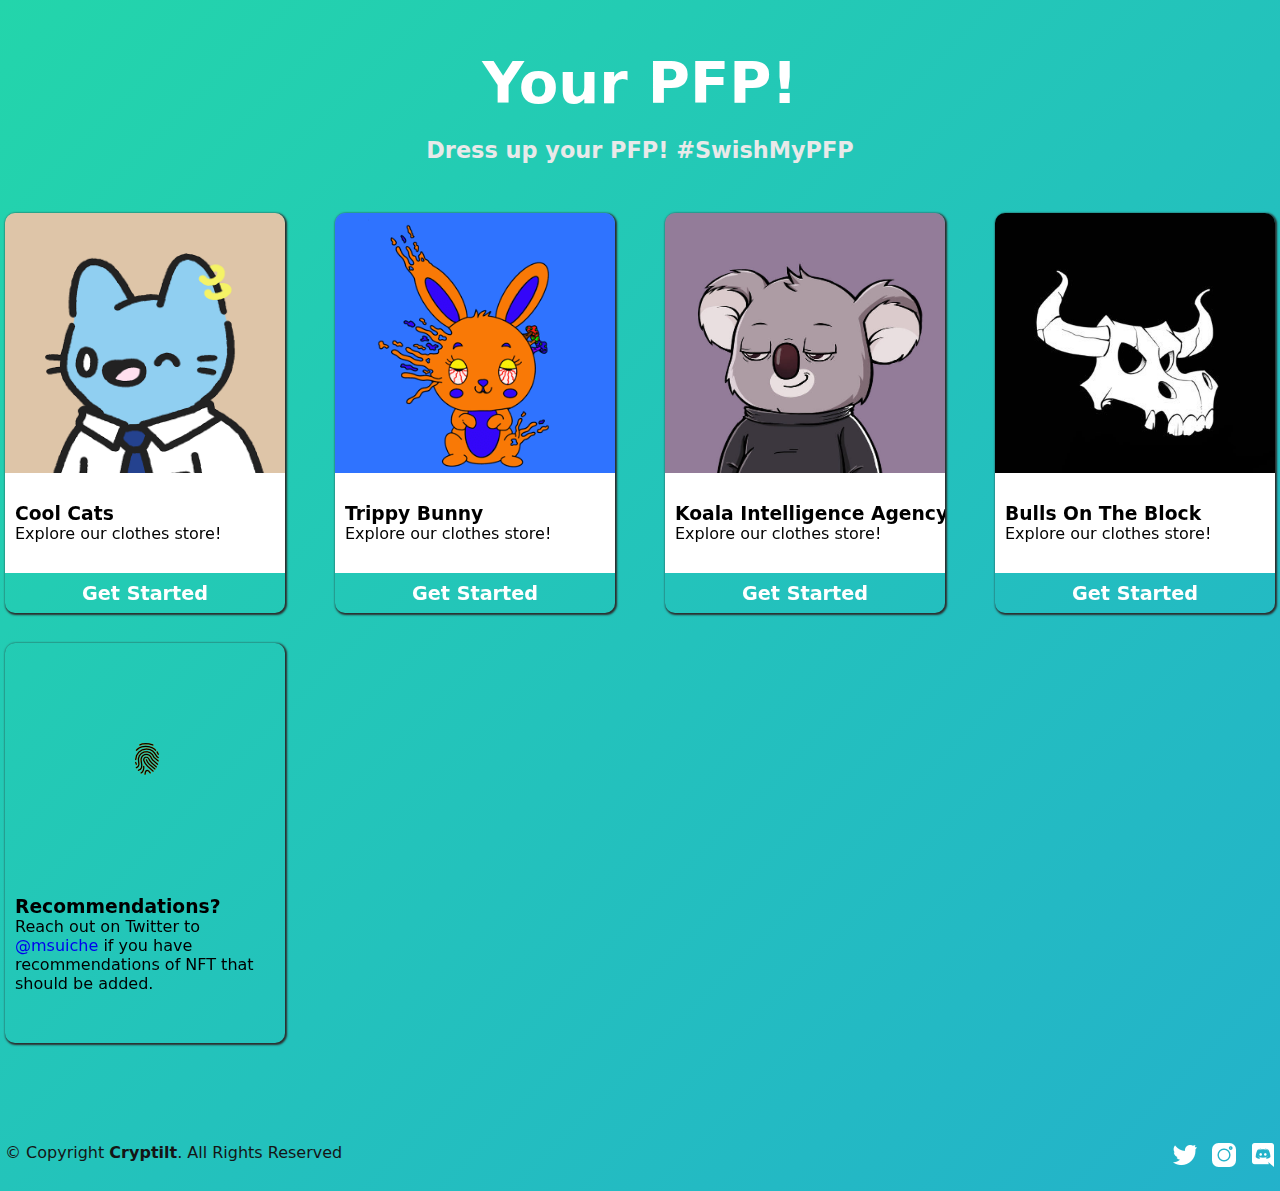
==== index.html @ debce82e "home page" ====
<!DOCTYPE html>
<html lang="en">
  <head>
    <meta charset="UTF-8" />
    <meta http-equiv="X-UA-Compatible" content="IE=edge" />
    <meta name="viewport" content="width=device-width, initial-scale=1.0" />
    <link rel="stylesheet" href="app.css" />
    <title>Document</title>
  </head>

  <body>
    <div class="bg">
      <section id="hero">
        <div class="container">
          <header class="header">
            <h1 class="header-title">Your PFP!</h1>
            <h2 class="header-text">Dress up your PFP! #SwishMyPFP</h2>
          </header>

          <div class="cards-wrapper">
            <figure class="card-content">
              <picture class="card-content__picture">
                <img
                  class="card-content__picture--img"
                  src="img/cool-cat.png"
                  alt=""
                />
              </picture>
              <figcaption class="card-description">
                <h3 class="card-description--title">Cool Cats</h3>
                <p class="card-description--text">Explore our clothes store!</p>
              </figcaption>
              <div class="card-content-footer">
                <a class="btn card-btn" href="">Get Started</a>
              </div>
            </figure>

            <figure class="card-content">
              <picture class="card-content__picture">
                <img
                  class="card-content__picture--img"
                  src="img/trippy-bunny.png"
                  alt=""
                />
              </picture>
              <figcaption class="card-description">
                <h3 class="card-description--title">Trippy Bunny</h3>
                <p class="card-description--text">Explore our clothes store!</p>
              </figcaption>
              <div class="card-content-footer">
                <a class="btn card-btn" href="">Get Started</a>
              </div>
            </figure>

            <figure class="card-content">
              <picture class="card-content__picture">
                <img
                  class="card-content__picture--img"
                  src="img/koala.jpg"
                  alt=""
                />
              </picture>
              <figcaption class="card-description">
                <h3 class="card-description--title">
                  Koala Intelligence Agency
                </h3>
                <p class="card-description--text">Explore our clothes store!</p>
              </figcaption>
              <div class="card-content-footer">
                <a class="btn card-btn" href="">Get Started</a>
              </div>
            </figure>
            <figure class="card-content">
              <picture class="card-content__picture">
                <img
                  class="card-content__picture--img"
                  src="img/bulls.jpg"
                  alt=""
                />
              </picture>
              <figcaption class="card-description">
                <h3 class="card-description--title">Bulls On The Block</h3>
                <p class="card-description--text">Explore our clothes store!</p>
              </figcaption>
              <div class="card-content-footer">
                <a class="btn card-btn" href="">Get Started</a>
              </div>
            </figure>

            <figure class="card-content">
              <picture class="card-content__picture--recommended">
                <img
                  class="card-content__picture--img--recommended"
                  src="img/recommended.png"
                  alt=""
                />
              </picture>
              <figcaption class="card-description--recommended">
                <h3 class="card-description--title">Recommendations?</h3>
                <p class="card-description--text">
                  Reach out on Twitter to
                  <a href="https://www.twitter.com/msuiche" class="twitter"
                    >@msuiche</a
                  >
                  if you have recommendations of NFT that should be added.
                </p>
              </figcaption>
            </figure>
          </div>
        </div>
      </section>

      <footer class="footer">
        <div class="copyright">
          &copy; Copyright <strong><span>Cryptilt</span></strong
          >. All Rights Reserved
        </div>
        <div class="icons-footer">
          <a href="https://www.twitter.com/msuiche">
            <img class="social-icon" src="img/twitter.png" alt="" />
          </a>

          <a href="https://www.twitter.com/mbsuiche">
            <img class="social-icon" src="img/instagram.png" alt="" />
          </a>

          <a href="https://discord.gg/ZRnT6TMPbU">
            <img class="social-icon" src="img/discord.png" alt="" />
          </a>
        </div>
      </footer>
    </div>
  </body>
</html>
---- app.css ----
* {
  padding: 0;
  margin: 0;
  font-family: system-ui, -apple-system, "Segoe UI", Roboto, "Helvetica Neue",
    Arial, "Noto Sans", "Liberation Sans", sans-serif;
}

a {
  text-decoration: none;
}

.bg {
  background-color: #151515;
  width: 100%;
  height: auto;
  overflow: hidden;
  background: linear-gradient(-45deg, #ee7752, #e73c7e, #23a6d5, #23d5ab);
  background-size: 400% 400%;
  animation: gradient 15s ease infinite;
}

@keyframes gradient {
  0% {
    background-position: 0% 50%;
  }
  50% {
    background-position: 100% 50%;
  }
  100% {
    background-position: 0% 50%;
  }
}

#hero {
  position: relative;
  width: 100%;
  height: auto;
  z-index: 9;
}

.container,
.footer {
  max-width: 1270px;
  margin-left: auto;
  margin-right: auto;
  padding: 50px 0;
}

@media (max-width: 1270px) {
  .container,
  .footer {
    width: 96%;
  }
}

.footer {
  padding: 20px 0;
  display: flex;
  justify-content: space-between;
}

@media (max-width: 500px) {
  .footer {
    flex-direction: column;
    justify-content: center;
    align-items: center;
  }
  .icons-footer {
    margin-top: 10px;
  }
}

.social-icon {
  filter: brightness(0) invert(1);
  transition: 225ms;
  margin-left: 10px;
}

.copyright {
  color: #151515;
}

.header {
  width: 100%;
  text-align: center;
}

.header-title {
  font-size: 3.6rem;
  color: white;
}

.header-text {
  font-size: 1.4rem;
  margin-top: 20px;
  color: rgb(233, 233, 233);
}

.cards-wrapper {
  position: relative;
  display: flex;
  flex-wrap: wrap;
  justify-content: space-between;
  margin-top: 50px;
}

@media (max-width: 880px) {
  .cards-wrapper {
    justify-content: space-evenly;
  }
}

.card-content {
  width: 280px;
  height: 400px;
  position: relative;
  margin-bottom: 30px;
  overflow: hidden;
  backface-visibility: hidden;
  border-radius: 10px;
  box-shadow: 1px 1px 2px 1px #2c2c2c;
  transition: 225ms;
}

@media (max-width: 700px) {
  .card-content {
    width: 200px;
    height: 300px;
  }
}

@media (max-width: 416px) {
  .card-content {
    width: 100%;
    height: 300px;
  }
}

.card-content:hover {
  box-shadow: 1px 1px 20px 1px #2c2c2c;
}

.card-content:hover .card-btn {
  text-shadow: 0px 0px 2px white;
}

.card-content__picture {
  position: absolute;
  width: 100%;
  height: 70%;
}

.card-content__picture--img {
  width: 100%;
  height: 100%;
  position: absolute;
  transition: 225ms;
}

.card-content:hover .card-content__picture--img {
  transform: scale(1.1);
}

.card-description {
  width: 100%;
  height: 20%;
  position: absolute;
  bottom: 10%;
  background-color: white;
  color: black;
  padding: 10px;
  display: flex;
  flex-direction: column;
  justify-content: center;
}

.card-content-footer {
  height: 10%;
  width: 100%;
  bottom: 0;
  background-color: transparent;
  position: absolute;
  text-align: center;
  display: flex;
  justify-content: center;
  align-items: center;
}

.card-btn {
  color: white;
  font-size: 1.2rem;
  font-weight: bold;
  transition: 225ms;
}

.card-description--recommended {
  position: absolute;
  bottom: 10%;
  width: 90%;
  padding: 10px;
}

.card-content__picture--recommended {
  height: 50%;
  width: 100%;
  position: absolute;
  left: 95%;
  top: 50%;
  transform: translate(-50%, -50%);
}
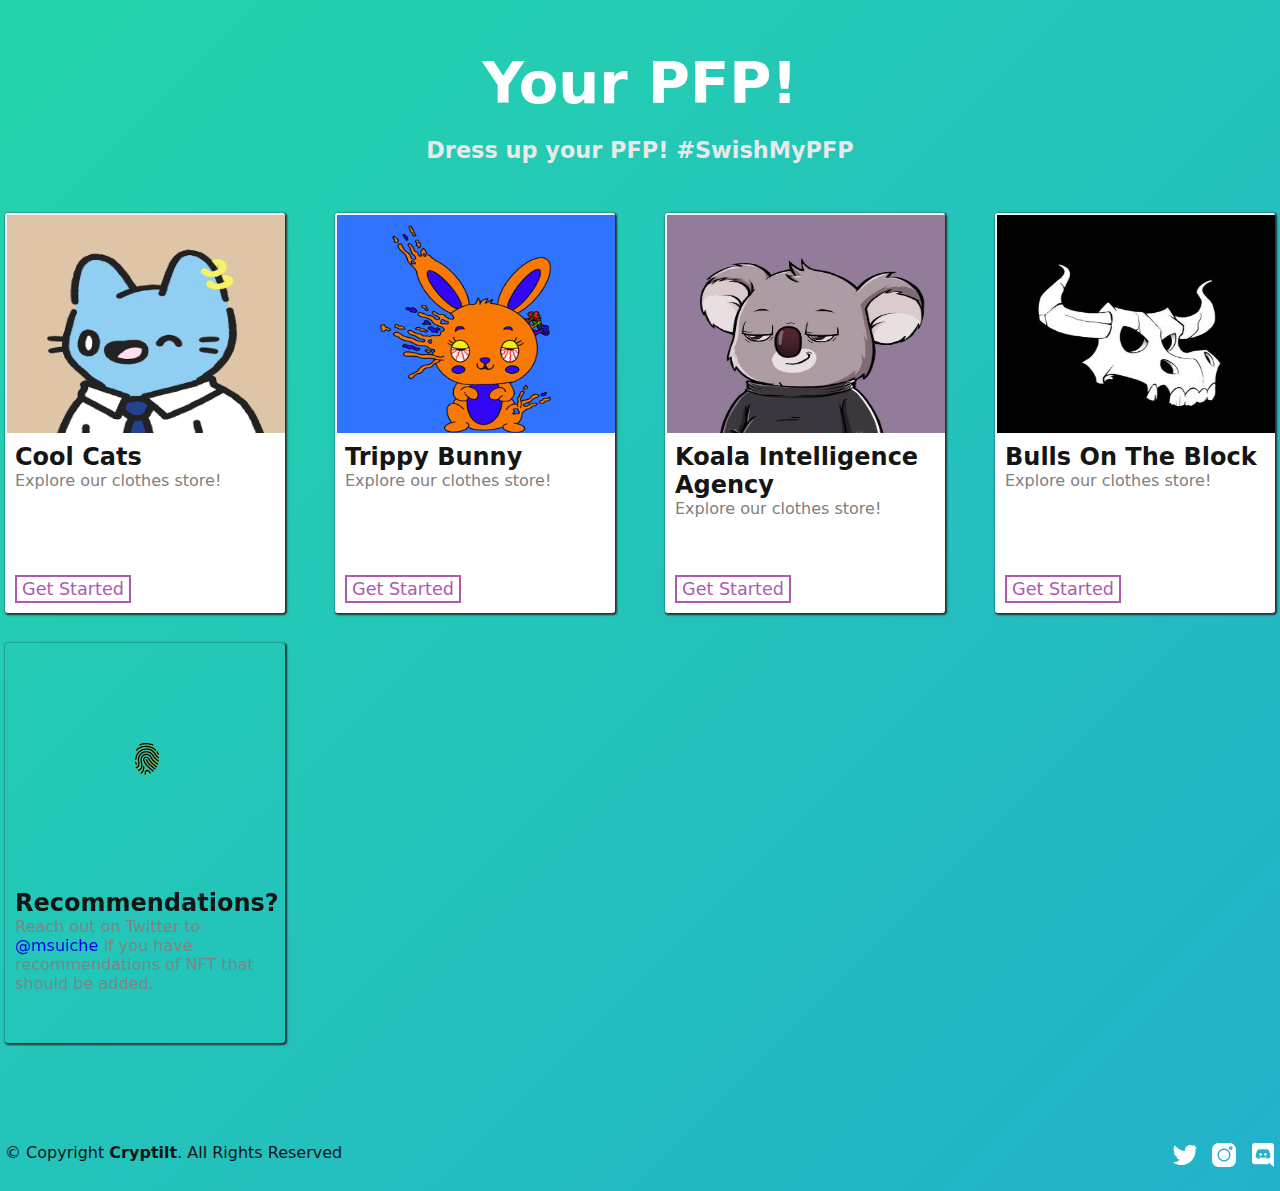
==== commit c1288b10: "inner page 70% done" ====
--- a/index.html
+++ b/index.html
@@ -29,10 +29,8 @@
               <figcaption class="card-description">
                 <h3 class="card-description--title">Cool Cats</h3>
                 <p class="card-description--text">Explore our clothes store!</p>
+                <a class="btn card-btn" href="">Get Started</a>
               </figcaption>
-              <div class="card-content-footer">
-                <a class="btn card-btn" href="">Get Started</a>
-              </div>
             </figure>
 
             <figure class="card-content">
@@ -46,10 +44,8 @@
               <figcaption class="card-description">
                 <h3 class="card-description--title">Trippy Bunny</h3>
                 <p class="card-description--text">Explore our clothes store!</p>
+                <a class="btn card-btn" href="">Get Started</a>
               </figcaption>
-              <div class="card-content-footer">
-                <a class="btn card-btn" href="">Get Started</a>
-              </div>
             </figure>
 
             <figure class="card-content">
@@ -65,10 +61,8 @@
                   Koala Intelligence Agency
                 </h3>
                 <p class="card-description--text">Explore our clothes store!</p>
+                <a class="btn card-btn" href="">Get Started</a>
               </figcaption>
-              <div class="card-content-footer">
-                <a class="btn card-btn" href="">Get Started</a>
-              </div>
             </figure>
             <figure class="card-content">
               <picture class="card-content__picture">
@@ -81,10 +75,8 @@
               <figcaption class="card-description">
                 <h3 class="card-description--title">Bulls On The Block</h3>
                 <p class="card-description--text">Explore our clothes store!</p>
+                <a class="btn card-btn" href="">Get Started</a>
               </figcaption>
-              <div class="card-content-footer">
-                <a class="btn card-btn" href="">Get Started</a>
-              </div>
             </figure>
 
             <figure class="card-content">
--- a/app.css
+++ b/app.css
@@ -70,10 +70,30 @@
   }
 }
 
+.icons-inner-page-info {
+  position: absolute;
+  bottom: 10px;
+  width: 100%;
+  display: flex;
+  justify-content: space-around;
+}
+
+.icons-inner-page-info::after {
+  content: "";
+  width: 80%;
+  height: 2px;
+  background-color: grey;
+  position: absolute;
+  top: -20px;
+  border-radius: 50%;
+  box-shadow: 1px 7px 4px 5px black;
+}
+
 .social-icon {
   filter: brightness(0) invert(1);
   transition: 225ms;
   margin-left: 10px;
+  position: relative;
 }
 
 .copyright {
@@ -117,7 +137,7 @@
   margin-bottom: 30px;
   overflow: hidden;
   backface-visibility: hidden;
-  border-radius: 10px;
+  border-radius: 3px;
   box-shadow: 1px 1px 2px 1px #2c2c2c;
   transition: 225ms;
 }
@@ -131,7 +151,7 @@
 
 @media (max-width: 416px) {
   .card-content {
-    width: 100%;
+    width: 80%;
     height: 300px;
   }
 }
@@ -142,12 +162,14 @@
 
 .card-content:hover .card-btn {
   text-shadow: 0px 0px 2px white;
+  background-color: #ad5aaf;
+  color: white;
 }
 
 .card-content__picture {
   position: absolute;
   width: 100%;
-  height: 70%;
+  height: 60%;
 }
 
 .card-content__picture--img {
@@ -155,6 +177,7 @@
   height: 100%;
   position: absolute;
   transition: 225ms;
+  border: 2px solid white;
 }
 
 .card-content:hover .card-content__picture--img {
@@ -163,34 +186,40 @@
 
 .card-description {
   width: 100%;
-  height: 20%;
-  position: absolute;
-  bottom: 10%;
+  height: 40%;
+  position: absolute;
+  bottom: 0;
   background-color: white;
   color: black;
   padding: 10px;
   display: flex;
   flex-direction: column;
-  justify-content: center;
-}
-
-.card-content-footer {
-  height: 10%;
-  width: 100%;
-  bottom: 0;
-  background-color: transparent;
-  position: absolute;
-  text-align: center;
-  display: flex;
-  justify-content: center;
-  align-items: center;
+}
+
+.card-description--title {
+  color: #151515;
+  font-size: 1.5rem;
+}
+
+@media (max-width: 700px) {
+  .card-description--title {
+    font-size: 1.2rem;
+  }
+}
+
+.card-description--text {
+  color: grey;
 }
 
 .card-btn {
-  color: white;
-  font-size: 1.2rem;
-  font-weight: bold;
-  transition: 225ms;
+  font-size: 1.1rem;
+  font-weight: 500;
+  transition: 225ms;
+  position: absolute;
+  bottom: 10px;
+  color: #ad5aaf;
+  border: 2px solid #ad5aaf;
+  padding: 2px 5px;
 }
 
 .card-description--recommended {
@@ -208,3 +237,174 @@
   top: 50%;
   transform: translate(-50%, -50%);
 }
+
+/* inner page */
+
+.inner-page {
+  width: 100%;
+  height: 100vh;
+  display: flex;
+  align-items: center;
+  justify-content: center;
+}
+
+.inner-container {
+  height: 700px;
+  margin-top: 100px;
+  display: flex;
+  border-radius: 5px;
+  box-shadow: rgba(0, 0, 0) 0px 14px 28px, rgba(0, 0, 0) 0px 10px 10px;
+}
+
+.inner-page-info {
+  width: 300px;
+  background: #151515;
+  position: relative;
+}
+
+.inner-page-logo {
+  width: 260px;
+  height: 260px;
+  position: relative;
+  margin-left: 20px;
+  border-radius: 100%;
+  background: linear-gradient(-45deg, #ee7752, #e73c7e, #23a6d5, #23d5ab);
+  background-size: 400% 400%;
+  border-radius: 100%;
+  animation: gradient 15s ease infinite;
+  overflow: hidden;
+}
+
+.logo {
+  position: absolute;
+  width: 90%;
+  height: 90%;
+  border-radius: 100%;
+  top: 5%;
+  left: 5%;
+  transition: 225ms;
+}
+
+.inner-page-logo:hover .logo {
+  transform: scale(1.2);
+}
+
+.inner-page-title {
+  color: white;
+  text-align: center;
+  margin: 10px 0;
+  letter-spacing: 1px;
+}
+
+.inner-page-info-text {
+  margin-top: 20px;
+  color: grey;
+  width: 80%;
+  margin-left: 10%;
+}
+
+.manu {
+  width: 200px;
+  margin-left: 50px;
+  margin-top: 10px;
+  display: flex;
+  flex-direction: column;
+}
+
+.manu-btn {
+  color: rgb(206, 206, 206);
+  margin-top: 7px;
+  text-align: center;
+  position: relative;
+  border-radius: 3px;
+  transition: 225ms;
+  font-size: 16px;
+  text-decoration: none;
+  text-transform: uppercase;
+  cursor: pointer;
+  border: 1px solid;
+  padding: 0.25em 0.5em;
+  box-shadow: 1px 1px 0px 0px, 2px 2px 0px 0px, 3px 3px 0px 0px, 4px 4px 0px 0px,
+    5px 5px 0px 0px;
+  user-select: none;
+  -webkit-user-select: none;
+  touch-action: manipulation;
+  text-transform: uppercase;
+}
+
+.manu-btn:hover {
+  background: linear-gradient(-45deg, #e73c7e, #ee7752, #23a6d5, #23d5ab);
+  background-size: 400% 400%;
+  animation: gradient 15s ease infinite;
+  color: black;
+  font-weight: 700;
+}
+
+.inner-page-form {
+  width: 600px;
+  overflow: hidden;
+  position: relative;
+  box-shadow: blue 0px 0px 0px 2px inset, transparent 10px -10px 0px -3px,
+    #e73c7e 10px -10px, transparent 20px -20px 0px -3px, #ee7752 20px -20px,
+    transparent 30px -30px 0px -3px, #23a6d5 30px -30px,
+    transparent 40px -40px 0px -3px, #23d5ab 40px -40px;
+}
+
+.inner-page-form--bg {
+  z-index: 1;
+  position: absolute;
+  display: flex;
+  width: 100%;
+  height: 100%;
+  overflow: hidden;
+}
+
+.bg-pic {
+  width: 200px;
+  height: 1200px;
+}
+
+.inner-page-form--content {
+  z-index: 9;
+  position: absolute;
+  background: linear-gradient(
+    -45deg,
+    rgba(231, 60, 126, 0.8),
+    rgb(238, 119, 82, 0.8),
+    rgb(35, 166, 213, 0.8),
+    rgb(35, 213, 171, 0.8)
+  );
+  background-size: 400% 400%;
+  animation: gradient 15s ease infinite;
+  width: 100%;
+  height: 100%;
+  color: blak;
+}
+
+ul {
+  display: flex;
+  flex-wrap: wrap;
+  justify-content: center;
+}
+
+li {
+  color: rgb(0, 0, 0);
+  font-weight: 800;
+  margin-top: 5px;
+  text-align: center;
+  position: relative;
+  transition: 225ms;
+  text-decoration: none;
+  border: 1px solid white;
+  text-transform: uppercase;
+  letter-spacing: 1px;
+  padding: 0.25em 0.5em;
+  box-shadow: 1px 1px 0px 0px white, 2px 2px 0px 0px white,
+    3px 3px 0px 0px white, 4px 4px 0px 0px white, 5px 5px 0px 0px white;
+  width: 230px;
+  background-color: rgb(35, 213, 171, 0.8);
+  box-sizing: border-box;
+  list-style: none;
+  margin-left: 20px;
+  margin-top: 20px;
+}
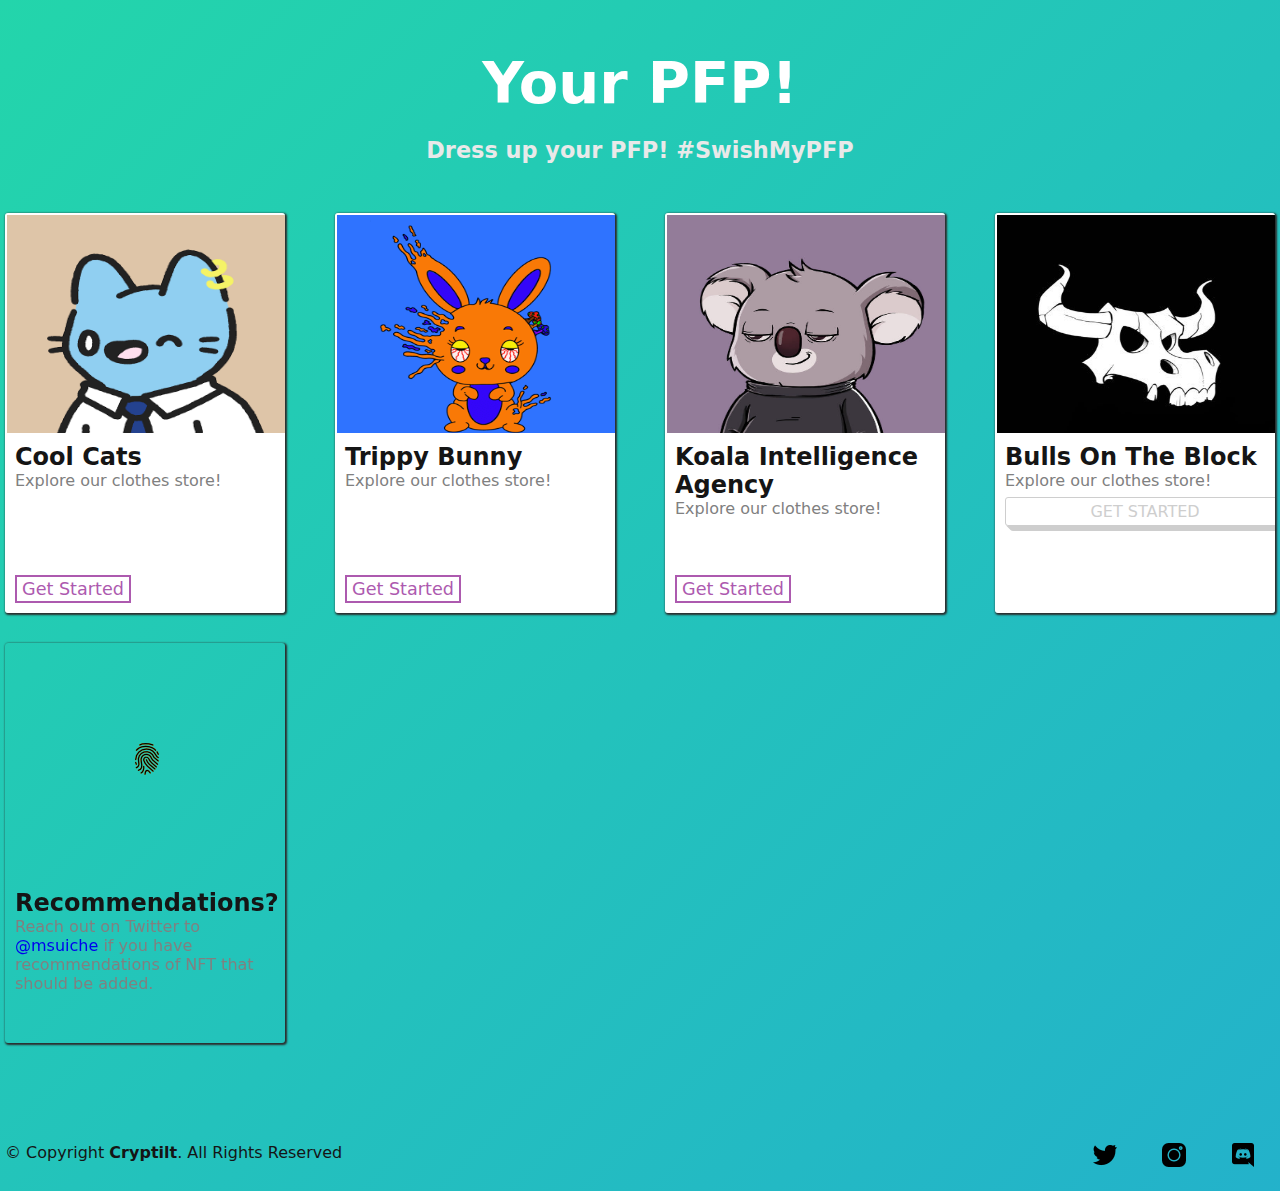
==== commit 75c4ecde: "Ui UX done" ====
--- a/index.html
+++ b/index.html
@@ -75,7 +75,7 @@
               <figcaption class="card-description">
                 <h3 class="card-description--title">Bulls On The Block</h3>
                 <p class="card-description--text">Explore our clothes store!</p>
-                <a class="btn card-btn" href="">Get Started</a>
+                <a class="manu-btn" href="">Get Started</a>
               </figcaption>
             </figure>
 
--- a/app.css
+++ b/app.css
@@ -7,6 +7,29 @@
 
 a {
   text-decoration: none;
+}
+
+.tag {
+  color: white;
+}
+
+::-webkit-scrollbar {
+  width: 10px;
+}
+
+/* Track */
+::-webkit-scrollbar-track {
+  background: #e73c7e;
+}
+
+/* Handle */
+::-webkit-scrollbar-thumb {
+  background: #23d5ab;
+}
+
+/* Handle on hover */
+::-webkit-scrollbar-thumb:hover {
+  background: #f59fc0;
 }
 
 .bg {
@@ -75,7 +98,7 @@
   bottom: 10px;
   width: 100%;
   display: flex;
-  justify-content: space-around;
+  justify-content: center;
 }
 
 .icons-inner-page-info::after {
@@ -90,10 +113,15 @@
 }
 
 .social-icon {
-  filter: brightness(0) invert(1);
-  transition: 225ms;
-  margin-left: 10px;
-  position: relative;
+  transition: 225ms;
+  margin: 0 20px;
+  position: relative;
+  color: white;
+  font-size: 1.7rem;
+}
+
+.social-icon:hover {
+  color: #23d5ab;
 }
 
 .copyright {
@@ -242,15 +270,15 @@
 
 .inner-page {
   width: 100%;
-  height: 100vh;
-  display: flex;
-  align-items: center;
+  padding-bottom: 50px;
+  display: flex;
+  align-items: flex-start;
   justify-content: center;
 }
 
 .inner-container {
-  height: 700px;
-  margin-top: 100px;
+  height: 600px;
+  margin-top: 50px;
   display: flex;
   border-radius: 5px;
   box-shadow: rgba(0, 0, 0) 0px 14px 28px, rgba(0, 0, 0) 0px 10px 10px;
@@ -263,10 +291,12 @@
 }
 
 .inner-page-logo {
-  width: 260px;
-  height: 260px;
-  position: relative;
-  margin-left: 20px;
+  width: 160px;
+  height: 160px;
+
+  position: relative;
+  margin-left: auto;
+  margin-right: auto;
   border-radius: 100%;
   background: linear-gradient(-45deg, #ee7752, #e73c7e, #23a6d5, #23d5ab);
   background-size: 400% 400%;
@@ -326,10 +356,8 @@
   padding: 0.25em 0.5em;
   box-shadow: 1px 1px 0px 0px, 2px 2px 0px 0px, 3px 3px 0px 0px, 4px 4px 0px 0px,
     5px 5px 0px 0px;
-  user-select: none;
   -webkit-user-select: none;
   touch-action: manipulation;
-  text-transform: uppercase;
 }
 
 .manu-btn:hover {
@@ -342,7 +370,7 @@
 
 .inner-page-form {
   width: 600px;
-  overflow: hidden;
+  overflow: scroll;
   position: relative;
   box-shadow: blue 0px 0px 0px 2px inset, transparent 10px -10px 0px -3px,
     #e73c7e 10px -10px, transparent 20px -20px 0px -3px, #ee7752 20px -20px,
@@ -356,7 +384,6 @@
   display: flex;
   width: 100%;
   height: 100%;
-  overflow: hidden;
 }
 
 .bg-pic {
@@ -377,8 +404,7 @@
   background-size: 400% 400%;
   animation: gradient 15s ease infinite;
   width: 100%;
-  height: 100%;
-  color: blak;
+  height: 1200px;
 }
 
 ul {
@@ -387,7 +413,7 @@
   justify-content: center;
 }
 
-li {
+.nav-list-item {
   color: rgb(0, 0, 0);
   font-weight: 800;
   margin-top: 5px;
@@ -408,3 +434,201 @@
   margin-left: 20px;
   margin-top: 20px;
 }
+
+.form-description {
+  width: 80%;
+  margin-left: 10%;
+  margin-top: 20px;
+  position: relative;
+}
+
+.form-description::after {
+  content: "";
+  position: absolute;
+  background-color: black;
+  top: 0;
+  width: 100%;
+  height: 2px;
+  border-radius: 50%;
+}
+
+form {
+  width: 80%;
+  margin-left: 10%;
+  margin-top: 20px;
+  display: flex;
+  flex-direction: column;
+}
+
+.form-group {
+  display: flex;
+  flex-direction: column;
+}
+
+.form-title {
+  font-weight: 600;
+  margin-bottom: 5px;
+}
+
+.form-input {
+  margin: 10px 0;
+  padding: 10px;
+  box-shadow: 1px 1px 0px 0px, 2px 2px 0px 0px, 3px 3px 0px 0px, 4px 4px 0px 0px,
+    5px 5px 0px 0px;
+  color: black;
+  background: white;
+  font-weight: 700;
+  letter-spacing: 1px;
+}
+
+option {
+  background: rgb(35, 213, 171, 0.8);
+  color: black;
+  font-weight: 800;
+}
+
+.form-btn {
+  width: 400px;
+  justify-self: center;
+  align-self: center;
+}
+
+.share-btn {
+  width: 100%;
+  bottom: -42px;
+  position: absolute;
+  height: 40px;
+  color: black;
+  font-weight: 600;
+  transition: 225ms;
+}
+
+.donations {
+  width: 80%;
+  height: 170px;
+  margin-left: 10%;
+  margin-top: 110px;
+  padding-top: 10px;
+  font-size: 1.1rem;
+  position: absolute;
+  overflow-y: scroll !important;
+}
+
+.donations-content {
+  box-shadow: 1px 1px 0px 0px black, 2px 2px 0px 0px black,
+    3px 3px 0px 0px black, 4px 4px 0px 0px black, 5px 5px 0px 0px black;
+  margin-top: 10px;
+  padding: 5px;
+  border: 2px solid black;
+  background-color: rgb(35, 213, 171, 0.8);
+  color: white;
+  width: 94%;
+  overflow-wrap: break-word;
+  word-wrap: break-word;
+  hyphens: auto;
+}
+
+.main_view {
+  width: 400px;
+  height: 400px;
+  margin-top: 30px;
+  margin-left: auto;
+  margin-right: auto;
+  position: relative;
+  box-shadow: 1px 1px 0px 0px, 2px 2px 0px 0px, 3px 3px 0px 0px, 4px 4px 0px 0px,
+    5px 5px 0px 0px;
+  position: relative;
+}
+
+.main_view::before {
+  content: "";
+  position: absolute;
+  background-color: black;
+  bottom: -80px;
+  width: 100%;
+  height: 2px;
+  border-radius: 50%;
+}
+
+.output-img {
+  background-color: red;
+  position: absolute;
+  width: 100%;
+  height: 100%;
+}
+
+/* media for inner-page */
+
+@media (max-width: 900px) {
+  .inner-container {
+    flex-direction: column;
+    width: 96%;
+    height: auto;
+    margin-top: 20px;
+  }
+
+  .inner-page-form--bg {
+    justify-content: center;
+  }
+  .inner-page-info {
+    width: 100%;
+    height: 700px;
+    display: flex;
+    flex-direction: column;
+    align-items: center;
+  }
+
+  .manu {
+    width: 90%;
+    margin-left: auto;
+    margin-right: auto;
+  }
+
+  .manu-btn {
+    margin-top: 12px;
+  }
+
+  .inner-page-info-text {
+    width: 90%;
+    margin-left: auto;
+    margin-right: auto;
+  }
+
+  form {
+    width: 90%;
+    margin-left: 5%;
+  }
+
+  .form-btn {
+    width: 100%;
+  }
+
+  .form-description {
+    width: 90%;
+    margin-left: auto;
+    margin-right: auto;
+  }
+
+  .donations {
+    width: 90%;
+    margin-left: 5%;
+  }
+
+  .main_view {
+    width: 300px;
+    height: 250px;
+  }
+
+  .nav-list-item {
+    width: 90%;
+    margin-left: auto;
+    margin-right: auto;
+  }
+
+  .inner-page-form {
+    box-shadow: none;
+    height: 1200px;
+    width: 100%;
+    overflow: hidden;
+  }
+}
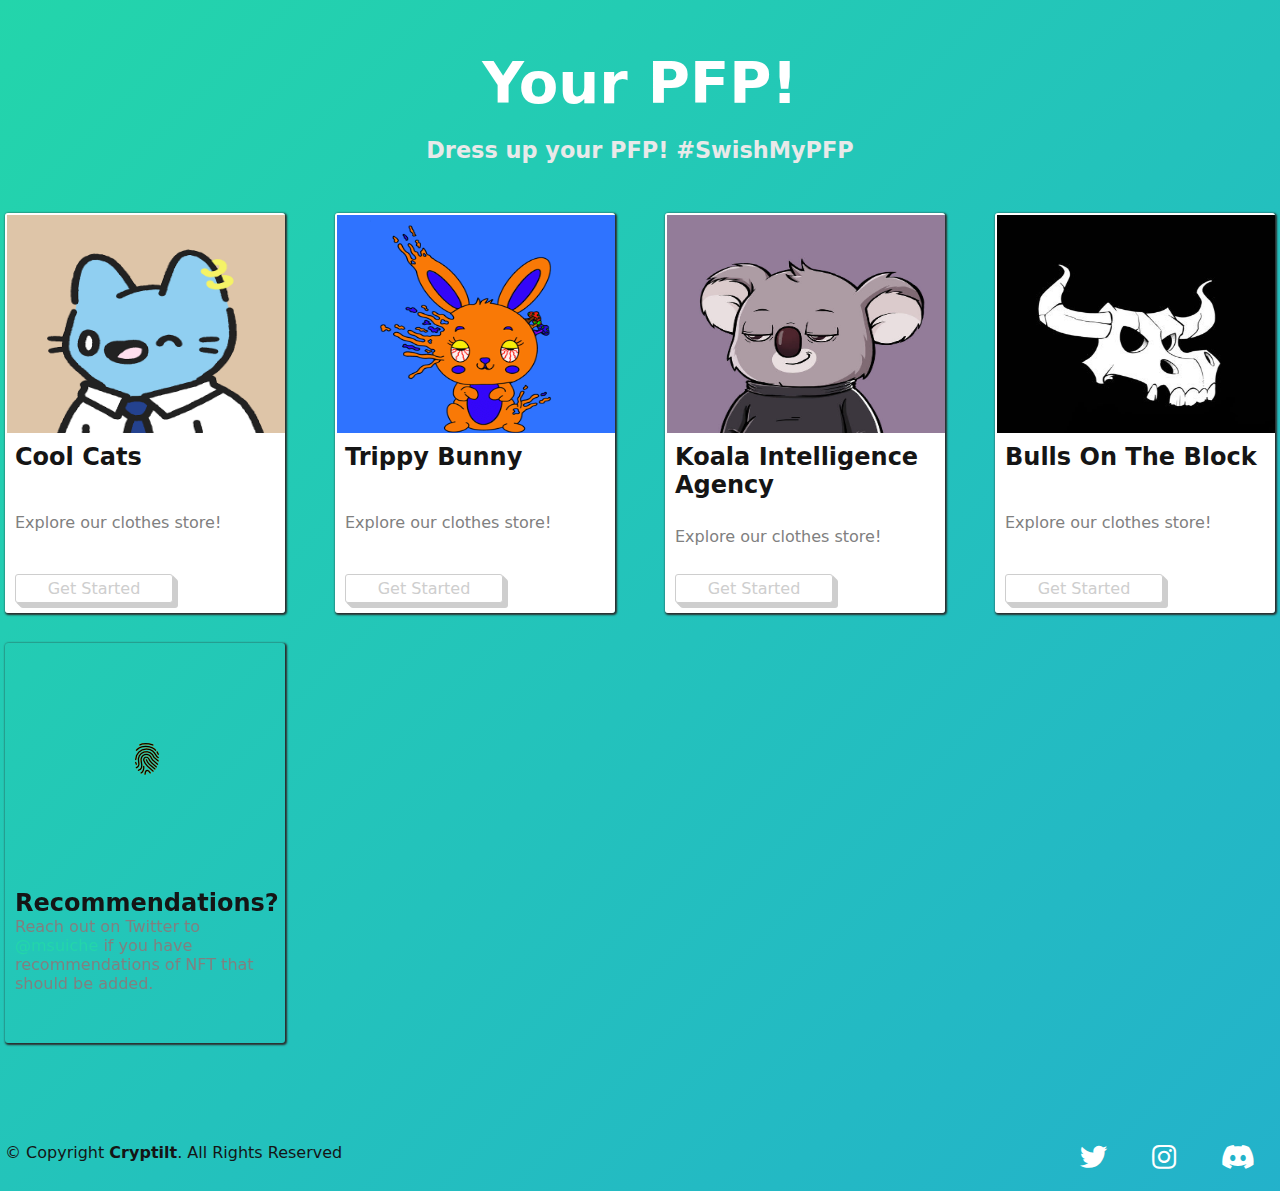
==== commit eec4aae1: "finish inner design" ====
--- a/index.html
+++ b/index.html
@@ -5,6 +5,10 @@
     <meta http-equiv="X-UA-Compatible" content="IE=edge" />
     <meta name="viewport" content="width=device-width, initial-scale=1.0" />
     <link rel="stylesheet" href="app.css" />
+    <link
+      rel="stylesheet"
+      href="https://cdnjs.cloudflare.com/ajax/libs/font-awesome/5.15.4/css/all.min.css"
+    />
     <title>Document</title>
   </head>
 
@@ -29,7 +33,7 @@
               <figcaption class="card-description">
                 <h3 class="card-description--title">Cool Cats</h3>
                 <p class="card-description--text">Explore our clothes store!</p>
-                <a class="btn card-btn" href="">Get Started</a>
+                <a class="card-btn" href="">Get Started</a>
               </figcaption>
             </figure>
 
@@ -44,7 +48,7 @@
               <figcaption class="card-description">
                 <h3 class="card-description--title">Trippy Bunny</h3>
                 <p class="card-description--text">Explore our clothes store!</p>
-                <a class="btn card-btn" href="">Get Started</a>
+                <a class="card-btn" href="">Get Started</a>
               </figcaption>
             </figure>
 
@@ -61,7 +65,7 @@
                   Koala Intelligence Agency
                 </h3>
                 <p class="card-description--text">Explore our clothes store!</p>
-                <a class="btn card-btn" href="">Get Started</a>
+                <a class="card-btn" href="">Get Started</a>
               </figcaption>
             </figure>
             <figure class="card-content">
@@ -75,7 +79,7 @@
               <figcaption class="card-description">
                 <h3 class="card-description--title">Bulls On The Block</h3>
                 <p class="card-description--text">Explore our clothes store!</p>
-                <a class="manu-btn" href="">Get Started</a>
+                <a class="card-btn" href="">Get Started</a>
               </figcaption>
             </figure>
 
@@ -91,7 +95,10 @@
                 <h3 class="card-description--title">Recommendations?</h3>
                 <p class="card-description--text">
                   Reach out on Twitter to
-                  <a href="https://www.twitter.com/msuiche" class="twitter"
+                  <a
+                    class="tag"
+                    href="https://www.twitter.com/msuiche"
+                    class="twitter"
                     >@msuiche</a
                   >
                   if you have recommendations of NFT that should be added.
@@ -107,17 +114,17 @@
           &copy; Copyright <strong><span>Cryptilt</span></strong
           >. All Rights Reserved
         </div>
-        <div class="icons-footer">
+        <div class="social-icons-home">
           <a href="https://www.twitter.com/msuiche">
-            <img class="social-icon" src="img/twitter.png" alt="" />
+            <i class="fab fa-twitter social-icon"></i>
           </a>
 
           <a href="https://www.twitter.com/mbsuiche">
-            <img class="social-icon" src="img/instagram.png" alt="" />
+            <i class="fab fa-instagram social-icon"></i>
           </a>
 
           <a href="https://discord.gg/ZRnT6TMPbU">
-            <img class="social-icon" src="img/discord.png" alt="" />
+            <i class="fab fa-discord social-icon"></i>
           </a>
         </div>
       </footer>
--- a/app.css
+++ b/app.css
@@ -5,16 +5,21 @@
     Arial, "Noto Sans", "Liberation Sans", sans-serif;
 }
 
+body {
+  background-color: #151515;
+}
+
 a {
   text-decoration: none;
 }
 
 .tag {
-  color: white;
+  color: #23d5ab;
 }
 
 ::-webkit-scrollbar {
   width: 10px;
+  background: #e73c7e;
 }
 
 /* Track */
@@ -24,12 +29,29 @@
 
 /* Handle */
 ::-webkit-scrollbar-thumb {
-  background: #23d5ab;
+  background: #e73c7e;
 }
 
 /* Handle on hover */
 ::-webkit-scrollbar-thumb:hover {
   background: #f59fc0;
+}
+
+.creator {
+  width: 90%;
+  height: 40px;
+  background-color: #151515;
+  display: flex;
+  justify-content: end;
+  align-items: center;
+}
+
+.creator-text {
+  color: grey;
+}
+
+.author {
+  color: #23d5ab;
 }
 
 .bg {
@@ -189,9 +211,11 @@
 }
 
 .card-content:hover .card-btn {
-  text-shadow: 0px 0px 2px white;
-  background-color: #ad5aaf;
-  color: white;
+  background: linear-gradient(-45deg, #e73c7e, #ee7752, #23a6d5, #23d5ab);
+  background-size: 400% 400%;
+  animation: gradient 15s ease infinite;
+  color: black;
+  font-weight: 700;
 }
 
 .card-content__picture {
@@ -222,6 +246,7 @@
   padding: 10px;
   display: flex;
   flex-direction: column;
+  justify-content: space-between;
 }
 
 .card-description--title {
@@ -240,14 +265,22 @@
 }
 
 .card-btn {
-  font-size: 1.1rem;
-  font-weight: 500;
-  transition: 225ms;
-  position: absolute;
-  bottom: 10px;
-  color: #ad5aaf;
-  border: 2px solid #ad5aaf;
-  padding: 2px 5px;
+  position: absolute;
+  color: rgb(206, 206, 206);
+  text-align: center;
+  position: relative;
+  border-radius: 3px;
+  transition: 225ms;
+  font-size: 16px;
+  text-decoration: none;
+  cursor: pointer;
+  border: 1px solid;
+  padding: 0.25em 0.5em;
+  -webkit-user-select: none;
+  touch-action: manipulation;
+  box-shadow: 1px 1px 0px 0px, 2px 2px 0px 0px, 3px 3px 0px 0px, 4px 4px 0px 0px,
+    5px 5px 0px 0px;
+  width: 50%;
 }
 
 .card-description--recommended {
@@ -320,10 +353,18 @@
 }
 
 .inner-page-title {
-  color: white;
+  position: relative;
+  margin: 10px 10%;
+  width: 80%;
   text-align: center;
-  margin: 10px 0;
-  letter-spacing: 1px;
+}
+
+.inner-page-title-text {
+  position: relative;
+  font-size: 1.4rem;
+  font-weight: 700;
+  color: rgb(206, 206, 206);
+  text-decoration: underline;
 }
 
 .inner-page-info-text {
@@ -354,10 +395,10 @@
   cursor: pointer;
   border: 1px solid;
   padding: 0.25em 0.5em;
+  -webkit-user-select: none;
+  touch-action: manipulation;
   box-shadow: 1px 1px 0px 0px, 2px 2px 0px 0px, 3px 3px 0px 0px, 4px 4px 0px 0px,
     5px 5px 0px 0px;
-  -webkit-user-select: none;
-  touch-action: manipulation;
 }
 
 .manu-btn:hover {
@@ -475,10 +516,19 @@
   padding: 10px;
   box-shadow: 1px 1px 0px 0px, 2px 2px 0px 0px, 3px 3px 0px 0px, 4px 4px 0px 0px,
     5px 5px 0px 0px;
-  color: black;
+  color: #e73c7e;
   background: white;
   font-weight: 700;
   letter-spacing: 1px;
+  border: 1px solid #e73c7e;
+}
+.form-input:active,
+.form-input:focus {
+  outline: none;
+  border: 1px solid rgb(35, 213, 171, 0.8);
+  box-shadow: 1px 1px 0px 0px, 2px 2px 0px 0px, 3px 3px 0px 0px, 4px 4px 0px 0px,
+    5px 5px 0px 0px;
+  color: rgb(35, 213, 171, 0.8);
 }
 
 option {
@@ -501,6 +551,35 @@
   color: black;
   font-weight: 600;
   transition: 225ms;
+}
+
+.close-btn-position {
+  position: absolute;
+  right: 4px;
+  top: 0px;
+  box-shadow: 1px 1px 0px 0px rgb(206, 206, 206),
+    2px 2px 0px 0px rgb(206, 206, 206), 3px 3px 0px 0px rgb(206, 206, 206);
+  border-radius: 3px;
+  transition: 225ms;
+  font-size: 16px;
+  text-decoration: none;
+  text-transform: uppercase;
+  cursor: pointer;
+  padding: 0.25em 0.5em;
+  -webkit-user-select: none;
+  touch-action: manipulation;
+  color: rgb(206, 206, 206);
+  border-top: none;
+  z-index: 99999999;
+  background-color: #151515;
+}
+
+.close-btn-position:hover {
+  box-shadow: 1px 1px 0px 0px rgb(35, 213, 171, 0.8),
+    2px 2px 0px 0px rgb(35, 213, 171, 0.8),
+    3px 3px 0px 0px rgb(35, 213, 171, 0.8);
+  border: 1px solid rgb(35, 213, 171, 0.8);
+  color: rgb(35, 213, 171, 0.8);
 }
 
 .donations {
@@ -551,7 +630,6 @@
 }
 
 .output-img {
-  background-color: red;
   position: absolute;
   width: 100%;
   height: 100%;
@@ -572,7 +650,7 @@
   }
   .inner-page-info {
     width: 100%;
-    height: 700px;
+    height: 570px;
     display: flex;
     flex-direction: column;
     align-items: center;
@@ -582,10 +660,6 @@
     width: 90%;
     margin-left: auto;
     margin-right: auto;
-  }
-
-  .manu-btn {
-    margin-top: 12px;
   }
 
   .inner-page-info-text {
@@ -631,4 +705,49 @@
     width: 100%;
     overflow: hidden;
   }
-}
+
+  .close-btn-position {
+    position: fixed;
+    top: 20px;
+    right: 21px;
+    opacity: 0.4;
+  }
+}
+
+@media (min-width: 500px) and (max-width: 900px) {
+  .inner-page-logo {
+    position: absolute;
+    left: 40px;
+    top: 70px;
+  }
+
+  .inner-page-title {
+    position: absolute;
+    width: 100%;
+    text-align: left;
+    box-sizing: border-box;
+    padding: 0 0 0 50px;
+  }
+
+  .inner-page-info-text {
+    position: absolute;
+    top: 260px;
+    width: 80%;
+    left: 10%;
+  }
+  .manu {
+    position: absolute;
+    top: 30px;
+    right: 30px;
+    width: 50%;
+  }
+
+  .manu-btn {
+    padding: 10px 0;
+    margin-top: 10px;
+  }
+
+  .inner-page-info {
+    height: 400px;
+  }
+}
